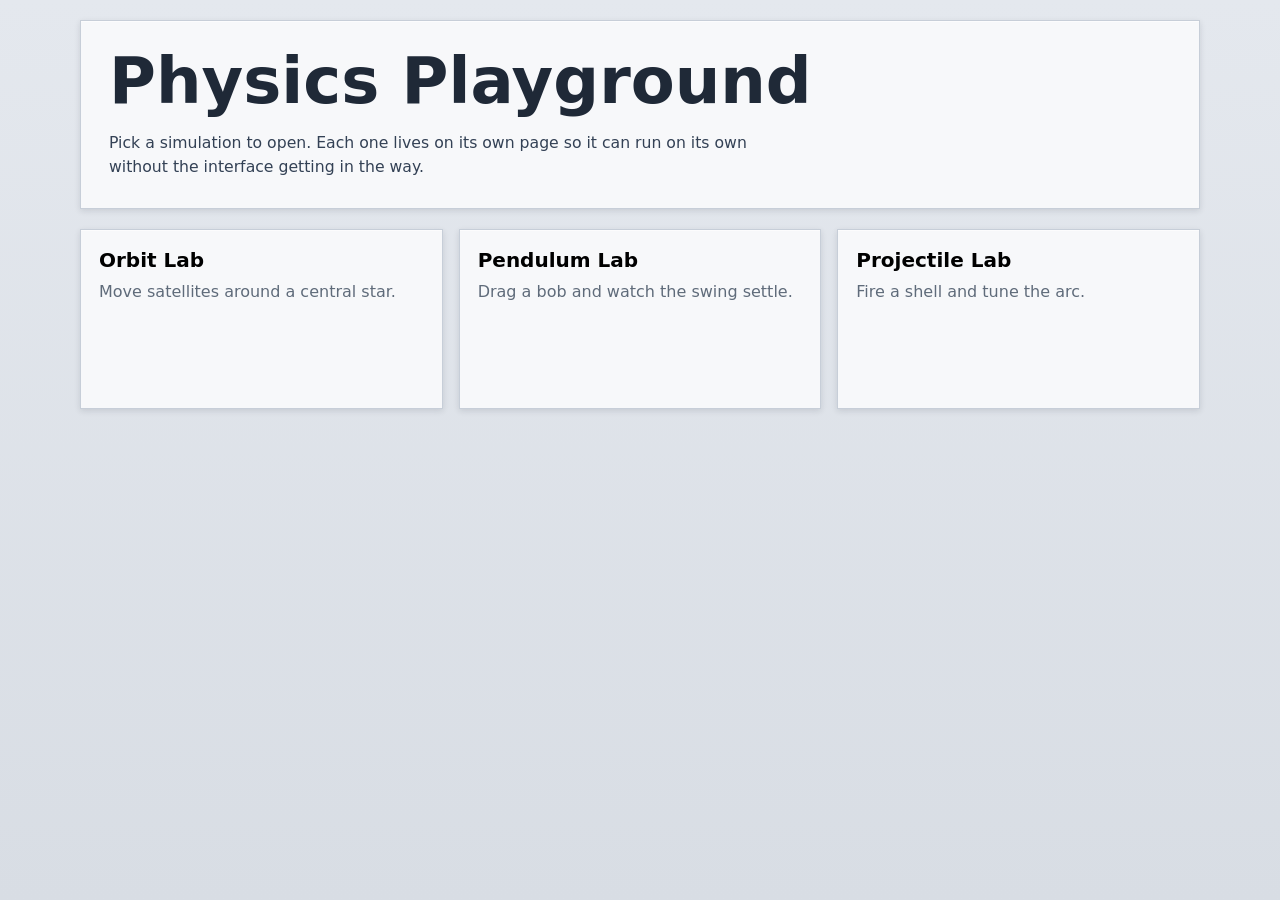
==== index.html @ e361eb52 "first commit" ====
<!doctype html>
<html lang="en">
  <head>
    <meta charset="UTF-8" />
    <meta name="viewport" content="width=device-width, initial-scale=1.0" />
    <title>Physics Playground</title>
    <meta
      name="description"
      content="Choose a physics simulation from a simple gallery."
    />
    <link rel="stylesheet" href="styles.css" />
  </head>
  <body class="gallery-page">
    <div class="page-shell gallery-shell">
      <header class="hero">
        <div class="hero-copy">
          <h1>Physics Playground</h1>
          <p class="lede">
            Pick a simulation to open. Each one lives on its own page so it can
            run on its own without the interface getting in the way.
          </p>
        </div>
      </header>

      <main>
        <section class="gallery-grid" aria-label="Simulation gallery">
          <button
            class="gallery-card"
            type="button"
            data-sim-target="sim/orbit.html"
          >
            <span class="gallery-card-title">Orbit Lab</span>
            <span class="gallery-card-desc"
              >Move satellites around a central star.</span
            >
          </button>
          <button
            class="gallery-card"
            type="button"
            data-sim-target="sim/pendulum.html"
          >
            <span class="gallery-card-title">Pendulum Lab</span>
            <span class="gallery-card-desc"
              >Drag a bob and watch the swing settle.</span
            >
          </button>
          <button
            class="gallery-card"
            type="button"
            data-sim-target="sim/projectile.html"
          >
            <span class="gallery-card-title">Projectile Lab</span>
            <span class="gallery-card-desc"
              >Fire a shell and tune the arc.</span
            >
          </button>
        </section>
      </main>
    </div>

    <div class="loading-overlay" id="loading-overlay" aria-hidden="true">
      <div class="loading-card" role="status" aria-live="polite">
        <span class="loading-label">Loading...</span>
      </div>
    </div>

    <script src="gallery.js"></script>
  </body>
</html>
---- styles.css ----
:root {
  --bg: #d7dbe1;
  --panel: #f7f8fa;
  --panel-soft: #eef2f6;
  --text: #1f2937;
  --muted: #5f6b7a;
  --accent: #2f66c9;
  --accent-soft: rgba(47, 102, 201, 0.14);
  --line: #c7ced8;
  --shadow:
    0 1px 0 rgba(255, 255, 255, 0.65) inset, 0 2px 6px rgba(18, 28, 45, 0.12);
}

* {
  box-sizing: border-box;
  border-radius: 0;
}

html,
body {
  min-height: 100%;
}

body {
  margin: 0;
  color: var(--text);
  font-family:
    system-ui,
    -apple-system,
    BlinkMacSystemFont,
    "Segoe UI",
    sans-serif;
  background: linear-gradient(180deg, #e4e8ee 0%, #d8dde4 100%);
}

.gallery-page {
  min-height: 100vh;
}

.page-shell {
  width: min(1440px, calc(100vw - 32px));
  margin: 0 auto;
  padding: 20px 0 28px;
}

.gallery-shell {
  max-width: 1120px;
}

.hero {
  display: grid;
  grid-template-columns: minmax(0, 1fr);
  gap: 0;
  align-items: start;
  margin-bottom: 18px;
}

.hero-copy,
.stage-card,
.control-card,
.stat-card,
.control-panel {
  border: 1px solid var(--line);
  box-shadow: var(--shadow);
}

.hero-copy {
  padding: 24px 26px;
  background: var(--panel);
}

.gallery-page .hero-copy {
  padding: 28px;
}

.control-panel p,
.stat-card span,
.range-value {
  color: var(--muted);
}

h1,
h2,
h3,
.stat-card strong {
  font-family: inherit;
}

h1 {
  margin: 0;
  font-size: clamp(2.4rem, 5vw, 4rem);
  line-height: 1;
}

.lede {
  max-width: 68ch;
  margin: 18px 0 0;
  font-size: 0.98rem;
  line-height: 1.55;
  color: #334155;
}

.gallery-grid {
  display: grid;
  grid-template-columns: repeat(3, minmax(0, 1fr));
  gap: 16px;
  margin-top: 20px;
}

.gallery-card {
  font: inherit;
  border: 1px solid var(--line);
  box-shadow: var(--shadow);
  background: var(--panel);
  min-height: 180px;
  padding: 18px;
  display: grid;
  align-content: start;
  gap: 8px;
  text-align: left;
  cursor: pointer;
  transition:
    transform 160ms ease,
    box-shadow 160ms ease,
    background 160ms ease;
}

.gallery-card:hover {
  transform: translateY(-2px);
  background: #fbfcfe;
}

.gallery-card-title {
  font-size: 1.25rem;
  font-weight: 700;
}

.gallery-card-desc {
  color: var(--muted);
  line-height: 1.5;
}

.loading-overlay {
  position: fixed;
  inset: 0;
  display: none;
  align-items: center;
  justify-content: center;
  background: rgba(215, 219, 225, 0.82);
  z-index: 20;
}

.loading-overlay.visible {
  display: flex;
}

.loading-card {
  min-width: 220px;
  padding: 18px 24px;
  border: 1px solid var(--line);
  background: var(--panel);
  box-shadow: var(--shadow);
  text-align: center;
}

.loading-label {
  font-size: 1.1rem;
  font-weight: 700;
}

.global-controls {
  margin-bottom: 16px;
  padding-bottom: 16px;
  border-bottom: 1px solid var(--line);
}

.speed-control {
  display: grid;
  gap: 8px;
  font-size: 0.92rem;
  font-weight: 700;
  color: #334155;
}

.speed-row {
  display: flex;
  align-items: center;
  gap: 12px;
}

.speed-row input[type="range"] {
  flex: 1;
}

.back-link {
  display: inline-block;
  margin-bottom: 10px;
  color: var(--accent);
  text-decoration: none;
  font-weight: 700;
}

.stat-card span,
.stat-card strong {
  display: block;
}

.app-grid {
  display: grid;
  grid-template-columns: minmax(0, 1.45fr) minmax(320px, 0.75fr);
  gap: 22px;
  align-items: start;
}

.stage-card,
.control-card {
  background: var(--panel);
}

.stage-card {
  padding: 18px;
}

.stage-topbar,
.stage-actions,
.tool-tabs,
.stats-grid {
  display: flex;
}

.stage-topbar {
  align-items: flex-start;
  justify-content: space-between;
  gap: 16px;
}

.stage-actions,
.tool-tabs {
  gap: 10px;
  flex-wrap: wrap;
}

.stage-actions {
  justify-content: flex-end;
}

#stage-title,
.control-panel h3 {
  margin: 0;
  font-size: clamp(1.3rem, 2.6vw, 1.8rem);
}

.canvas-wrap {
  position: relative;
  margin-top: 18px;
  min-height: 600px;
  overflow: hidden;
  border: 1px solid var(--line);
  background: #ffffff;
}

#simulation-canvas {
  width: 100%;
  height: 100%;
  display: block;
}

.canvas-overlay {
  position: absolute;
  inset: 0;
  pointer-events: none;
  display: flex;
  align-items: flex-end;
  justify-content: flex-start;
  padding: 18px;
}

.overlay-chip {
  max-width: 34rem;
  padding: 10px 14px;
  background: rgba(247, 248, 250, 0.96);
  border: 1px solid var(--line);
  color: #334155;
  box-shadow: var(--shadow);
}

.control-card {
  padding: 18px;
}

.tool-tabs {
  margin-bottom: 16px;
  padding: 8px;
  border: 1px solid var(--line);
  background: var(--panel-soft);
}

.stats-grid {
  flex-wrap: wrap;
  gap: 12px;
  margin: 0 0 18px;
}

.stat-card {
  flex: 1 1 calc(50% - 12px);
  min-width: 140px;
  padding: 16px;
  background: var(--panel-soft);
}

.stat-card strong {
  margin-top: 8px;
  font-size: 1.45rem;
}

.controls-stack {
  display: grid;
  gap: 14px;
}

.control-panel {
  display: none;
  padding: 18px;
  background: var(--panel-soft);
}

.control-panel.active {
  display: grid;
  gap: 14px;
}

.control-panel label {
  display: grid;
  gap: 8px;
  font-size: 0.92rem;
  color: #334155;
}

.control-panel input[type="range"] {
  width: 100%;
  accent-color: var(--accent);
}

.range-value {
  justify-self: end;
  font-size: 0.88rem;
}

.sim-tab,
.ghost-button,
.primary-button {
  appearance: none;
  border: 1px solid #95a3b3;
  font-family: inherit;
  font-weight: 700;
  cursor: pointer;
  transition:
    transform 160ms ease,
    background 160ms ease,
    color 160ms ease,
    box-shadow 160ms ease;
}

.sim-tab,
.ghost-button {
  padding: 10px 14px;
  color: var(--text);
  background: var(--panel);
}

.sim-tab.active,
.ghost-button:hover,
.sim-tab:hover {
  background: linear-gradient(180deg, #e7efff 0%, #cfdcf8 100%);
  box-shadow:
    0 1px 0 rgba(255, 255, 255, 0.7) inset,
    0 1px 2px rgba(18, 28, 45, 0.08);
}

.primary-button {
  padding: 12px 16px;
  color: #ffffff;
  background: linear-gradient(180deg, #5b87d8 0%, #2f66c9 100%);
  border-color: #244f9d;
  box-shadow: 0 1px 0 rgba(255, 255, 255, 0.25) inset;
}

.sim-tab:hover,
.ghost-button:hover,
.primary-button:hover {
  transform: translateY(-1px);
}

.primary-button:active,
.sim-tab:active,
.ghost-button:active {
  transform: translateY(1px) scale(0.99);
}

@media (max-width: 1120px) {
  .hero,
  .app-grid {
    grid-template-columns: 1fr;
  }

  .canvas-wrap {
    min-height: 540px;
  }
}

@media (max-width: 720px) {
  .page-shell {
    width: min(100vw - 18px, 1440px);
    padding-top: 10px;
  }

  .hero-copy,
  .stage-card,
  .control-card {
    padding: 16px;
  }

  .hero-badges {
    grid-template-columns: 1fr;
  }

  .canvas-wrap {
    min-height: 440px;
  }

  .stat-card {
    flex-basis: 100%;
  }
}
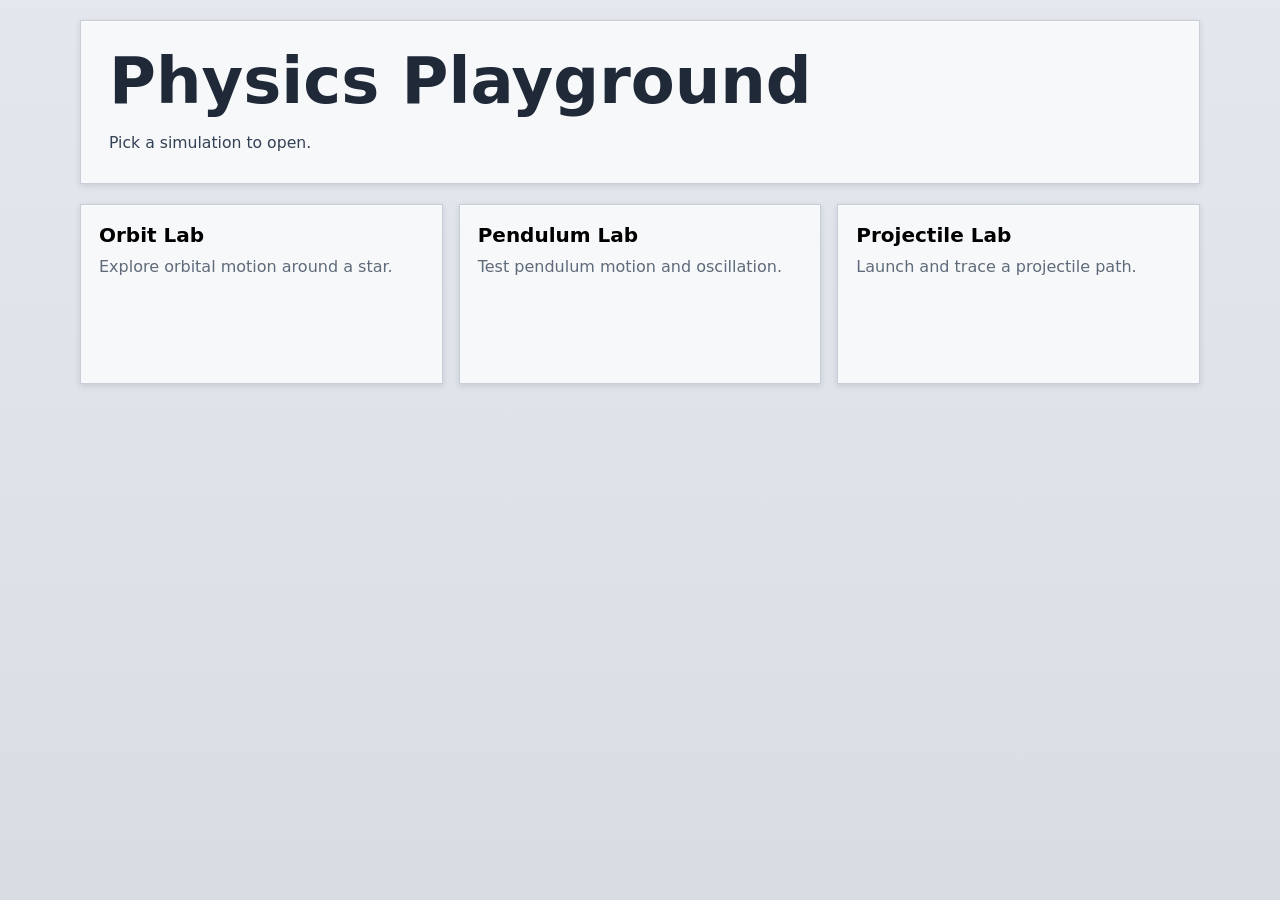
==== commit 6f783997: "remove some unneccesary text" ====
--- a/index.html
+++ b/index.html
@@ -15,10 +15,7 @@
       <header class="hero">
         <div class="hero-copy">
           <h1>Physics Playground</h1>
-          <p class="lede">
-            Pick a simulation to open. Each one lives on its own page so it can
-            run on its own without the interface getting in the way.
-          </p>
+          <p class="lede">Pick a simulation to open.</p>
         </div>
       </header>
 
@@ -31,7 +28,7 @@
           >
             <span class="gallery-card-title">Orbit Lab</span>
             <span class="gallery-card-desc"
-              >Move satellites around a central star.</span
+              >Explore orbital motion around a star.</span
             >
           </button>
           <button
@@ -41,7 +38,7 @@
           >
             <span class="gallery-card-title">Pendulum Lab</span>
             <span class="gallery-card-desc"
-              >Drag a bob and watch the swing settle.</span
+              >Test pendulum motion and oscillation.</span
             >
           </button>
           <button
@@ -51,7 +48,7 @@
           >
             <span class="gallery-card-title">Projectile Lab</span>
             <span class="gallery-card-desc"
-              >Fire a shell and tune the arc.</span
+              >Launch and trace a projectile path.</span
             >
           </button>
         </section>
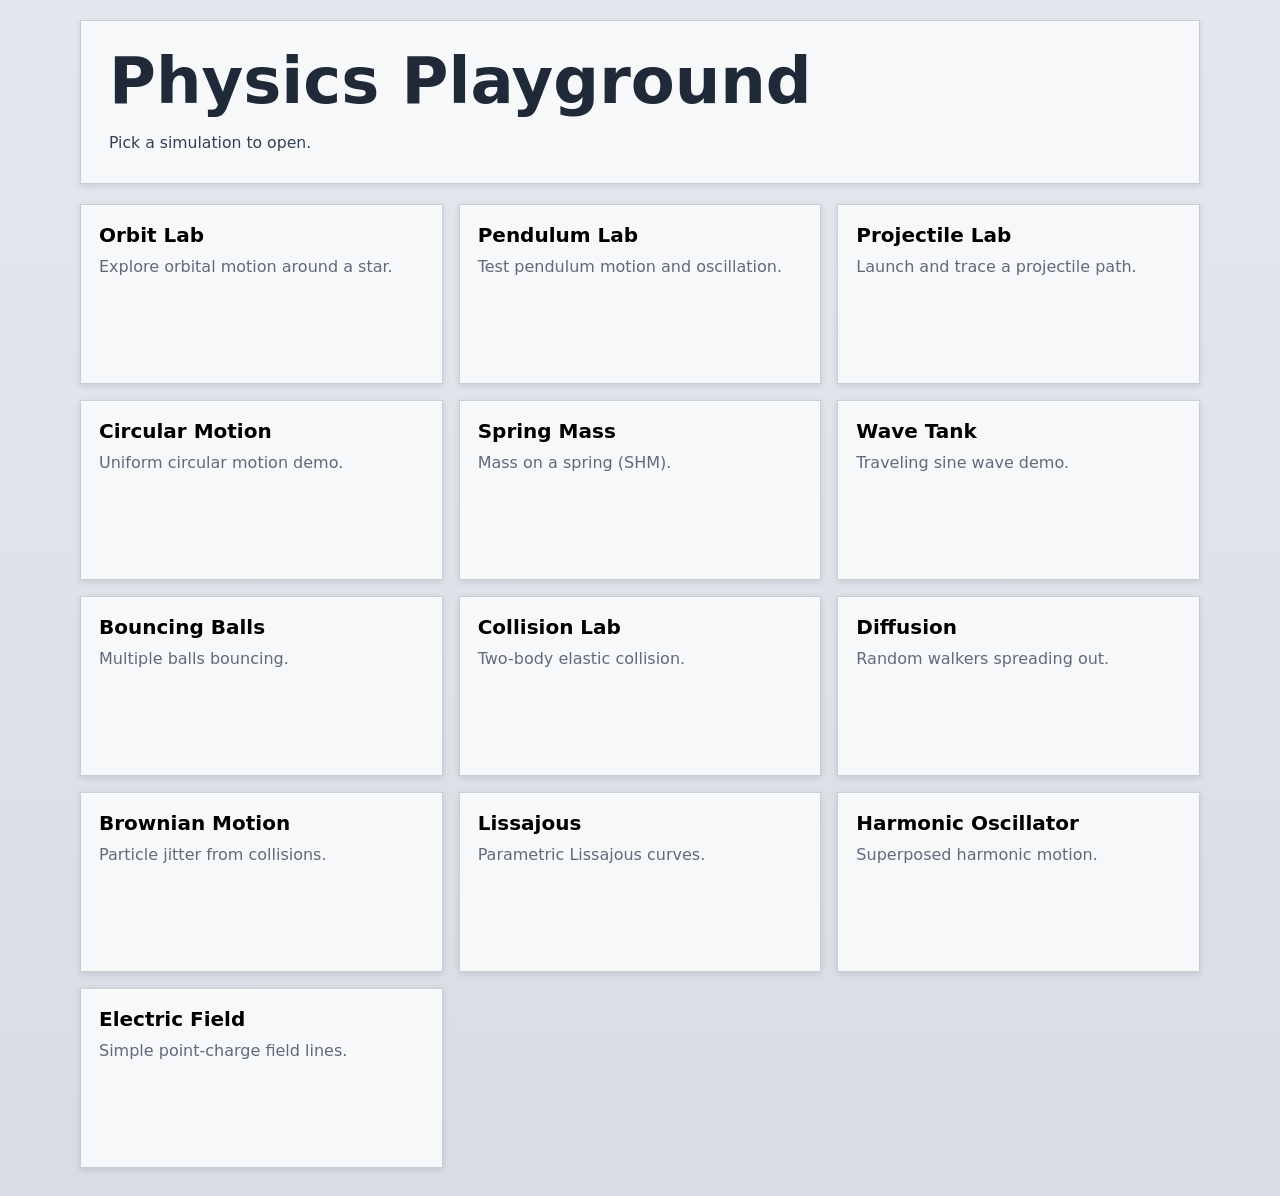
==== commit 29c001e9: "new sims!" ====
--- a/index.html
+++ b/index.html
@@ -51,6 +51,90 @@
               >Launch and trace a projectile path.</span
             >
           </button>
+          <button
+            class="gallery-card"
+            type="button"
+            data-sim-target="sim/circular.html"
+          >
+            <span class="gallery-card-title">Circular Motion</span>
+            <span class="gallery-card-desc">Uniform circular motion demo.</span>
+          </button>
+          <button
+            class="gallery-card"
+            type="button"
+            data-sim-target="sim/spring.html"
+          >
+            <span class="gallery-card-title">Spring Mass</span>
+            <span class="gallery-card-desc">Mass on a spring (SHM).</span>
+          </button>
+          <button
+            class="gallery-card"
+            type="button"
+            data-sim-target="sim/wave.html"
+          >
+            <span class="gallery-card-title">Wave Tank</span>
+            <span class="gallery-card-desc">Traveling sine wave demo.</span>
+          </button>
+          <button
+            class="gallery-card"
+            type="button"
+            data-sim-target="sim/bounce.html"
+          >
+            <span class="gallery-card-title">Bouncing Balls</span>
+            <span class="gallery-card-desc">Multiple balls bouncing.</span>
+          </button>
+          <button
+            class="gallery-card"
+            type="button"
+            data-sim-target="sim/collision.html"
+          >
+            <span class="gallery-card-title">Collision Lab</span>
+            <span class="gallery-card-desc">Two-body elastic collision.</span>
+          </button>
+          <button
+            class="gallery-card"
+            type="button"
+            data-sim-target="sim/diffusion.html"
+          >
+            <span class="gallery-card-title">Diffusion</span>
+            <span class="gallery-card-desc">Random walkers spreading out.</span>
+          </button>
+          <button
+            class="gallery-card"
+            type="button"
+            data-sim-target="sim/brownian.html"
+          >
+            <span class="gallery-card-title">Brownian Motion</span>
+            <span class="gallery-card-desc"
+              >Particle jitter from collisions.</span
+            >
+          </button>
+          <button
+            class="gallery-card"
+            type="button"
+            data-sim-target="sim/lissajous.html"
+          >
+            <span class="gallery-card-title">Lissajous</span>
+            <span class="gallery-card-desc">Parametric Lissajous curves.</span>
+          </button>
+          <button
+            class="gallery-card"
+            type="button"
+            data-sim-target="sim/harmonic.html"
+          >
+            <span class="gallery-card-title">Harmonic Oscillator</span>
+            <span class="gallery-card-desc">Superposed harmonic motion.</span>
+          </button>
+          <button
+            class="gallery-card"
+            type="button"
+            data-sim-target="sim/electric.html"
+          >
+            <span class="gallery-card-title">Electric Field</span>
+            <span class="gallery-card-desc"
+              >Simple point-charge field lines.</span
+            >
+          </button>
         </section>
       </main>
     </div>
--- a/styles.css
+++ b/styles.css
@@ -284,6 +284,100 @@
   box-shadow: var(--shadow);
 }
 
+.projectile-tools {
+  display: grid;
+  grid-template-columns: minmax(0, 1.15fr) minmax(280px, 0.85fr);
+  gap: 14px;
+  margin-top: 16px;
+}
+
+.projectile-history,
+.projectile-grid {
+  padding: 16px;
+  border: 1px solid var(--line);
+  background: var(--panel-soft);
+  box-shadow: var(--shadow);
+}
+
+.projectile-tools-head {
+  margin-bottom: 12px;
+}
+
+.projectile-tools-head h3 {
+  margin: 0;
+  font-size: 1rem;
+}
+
+.projectile-tools-head p {
+  margin: 6px 0 0;
+  color: var(--muted);
+  font-size: 0.9rem;
+  line-height: 1.45;
+}
+
+.trajectory-list {
+  display: grid;
+  gap: 8px;
+  max-height: 184px;
+  overflow: auto;
+  padding-right: 4px;
+}
+
+.trajectory-item {
+  display: flex;
+  align-items: center;
+  gap: 10px;
+  padding: 10px 12px;
+  border: 1px solid var(--line);
+  background: var(--panel);
+  color: #334155;
+  font-size: 0.92rem;
+  font-weight: 700;
+  cursor: pointer;
+}
+
+.trajectory-item input {
+  accent-color: var(--accent);
+}
+
+.trajectory-swatch {
+  width: 14px;
+  height: 14px;
+  border: 1px solid rgba(15, 23, 42, 0.16);
+  box-shadow: inset 0 0 0 1px rgba(255, 255, 255, 0.28);
+}
+
+.trajectory-label {
+  flex: 1;
+}
+
+.trajectory-empty {
+  padding: 12px;
+  border: 1px dashed var(--line);
+  background: rgba(255, 255, 255, 0.62);
+  color: var(--muted);
+}
+
+.grid-toggle-row {
+  display: flex;
+  align-items: center;
+  justify-content: space-between;
+  gap: 12px;
+  font-size: 0.92rem;
+  font-weight: 700;
+  color: #334155;
+}
+
+.projectile-grid label {
+  display: grid;
+  gap: 8px;
+}
+
+.projectile-grid input[type="range"] {
+  width: 100%;
+  accent-color: var(--accent);
+}
+
 .control-card {
   padding: 18px;
 }
@@ -397,9 +491,44 @@
   transform: translateY(1px) scale(0.99);
 }
 
+.control-group-title {
+  font-size: 0.82rem;
+  font-weight: 700;
+  text-transform: uppercase;
+  letter-spacing: 0.06em;
+  color: var(--muted);
+  padding-top: 4px;
+  border-top: 1px solid var(--line);
+  margin-top: 4px;
+}
+
+.controls-stack > .control-group-title:first-child {
+  border-top: none;
+  margin-top: 0;
+}
+
+.toggle-row {
+  display: flex;
+  align-items: center;
+  gap: 10px;
+  font-size: 0.92rem;
+  color: #334155;
+  cursor: pointer;
+  padding: 6px 0;
+}
+
+.toggle-row input[type="checkbox"] {
+  width: 16px;
+  height: 16px;
+  accent-color: var(--accent);
+  cursor: pointer;
+  flex-shrink: 0;
+}
+
 @media (max-width: 1120px) {
   .hero,
-  .app-grid {
+  .app-grid,
+  .projectile-tools {
     grid-template-columns: 1fr;
   }
 
@@ -428,6 +557,15 @@
     min-height: 440px;
   }
 
+  .projectile-tools {
+    grid-template-columns: 1fr;
+  }
+
+  .grid-toggle-row {
+    flex-direction: column;
+    align-items: start;
+  }
+
   .stat-card {
     flex-basis: 100%;
   }
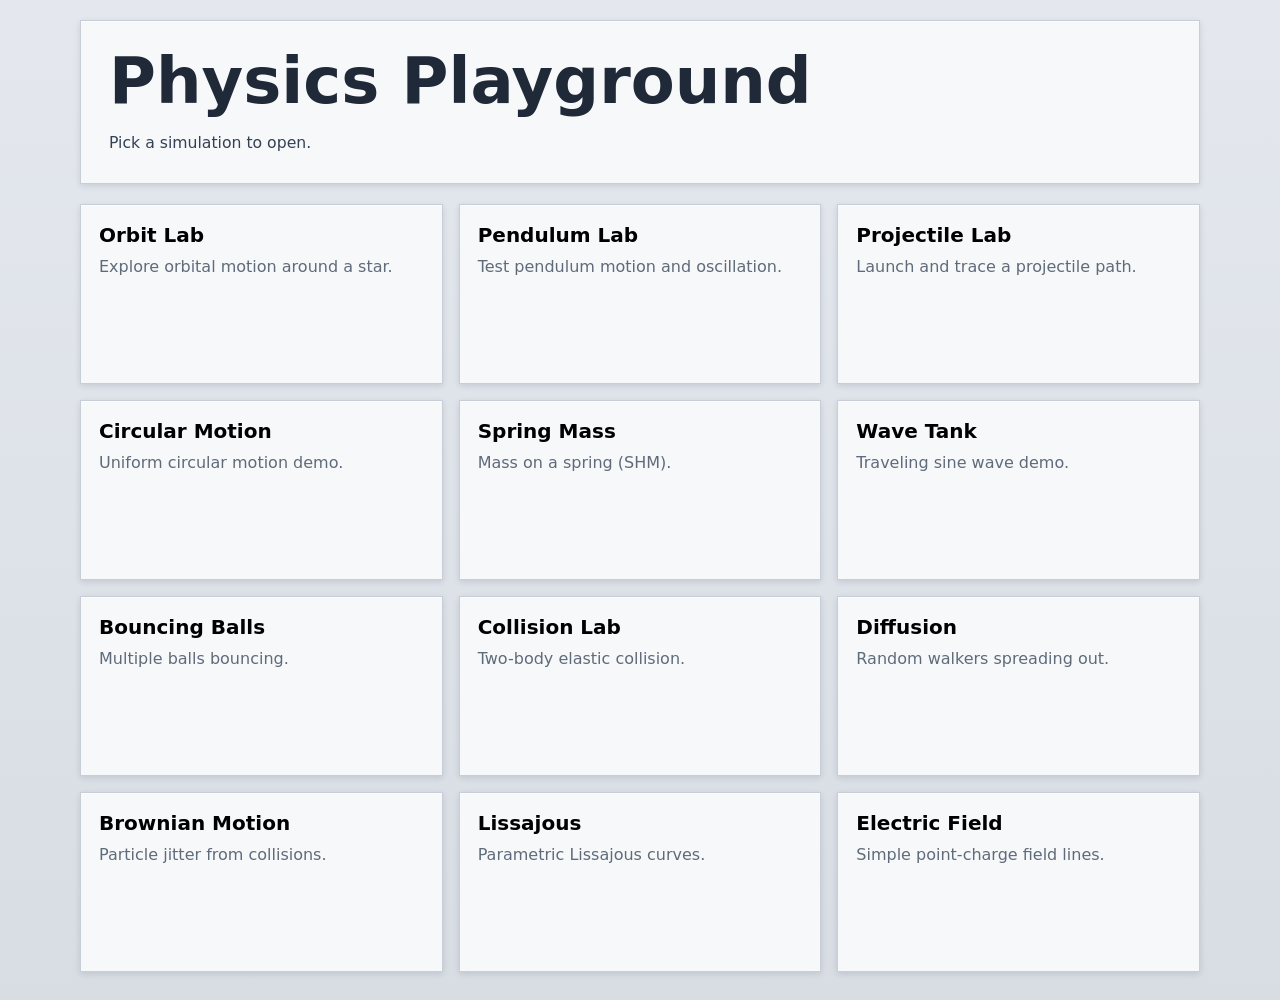
==== commit 0b972111: "updated a few simulations" ====
--- a/index.html
+++ b/index.html
@@ -117,14 +117,7 @@
             <span class="gallery-card-title">Lissajous</span>
             <span class="gallery-card-desc">Parametric Lissajous curves.</span>
           </button>
-          <button
-            class="gallery-card"
-            type="button"
-            data-sim-target="sim/harmonic.html"
-          >
-            <span class="gallery-card-title">Harmonic Oscillator</span>
-            <span class="gallery-card-desc">Superposed harmonic motion.</span>
-          </button>
+
           <button
             class="gallery-card"
             type="button"
